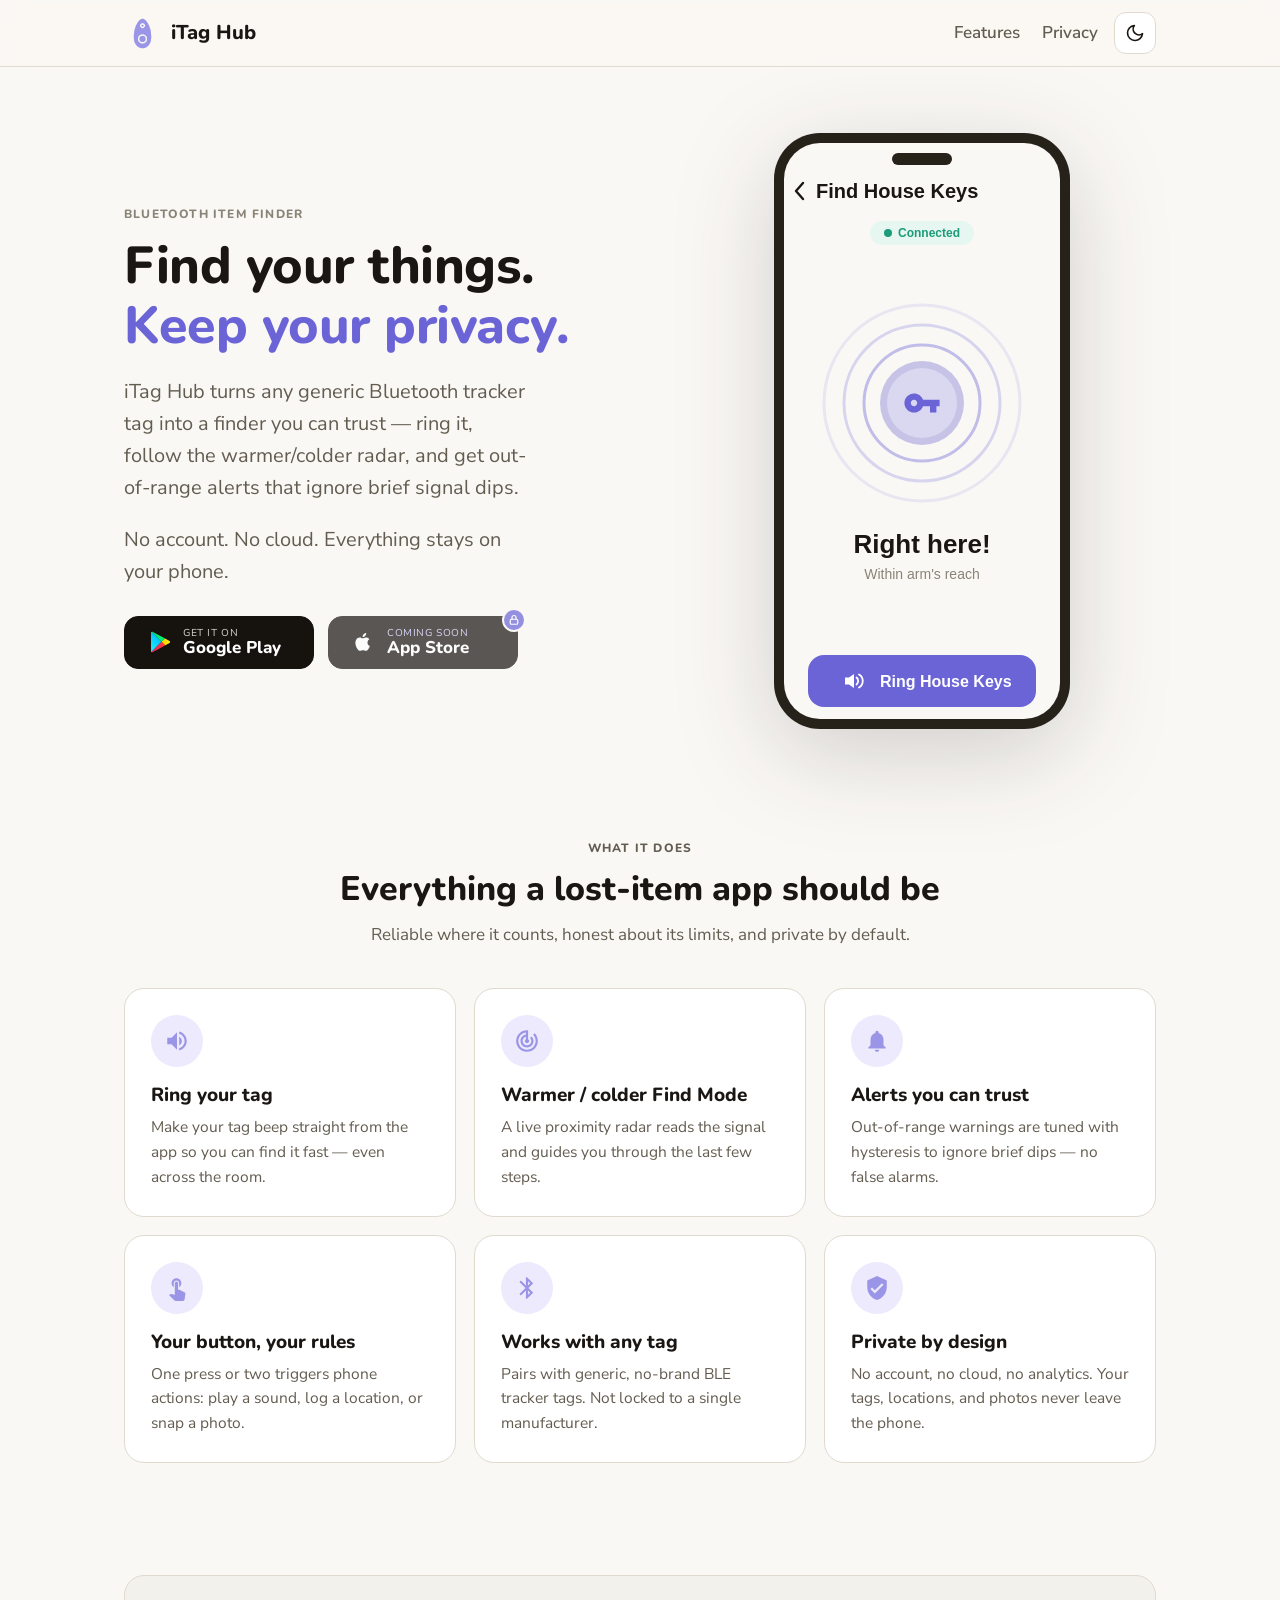
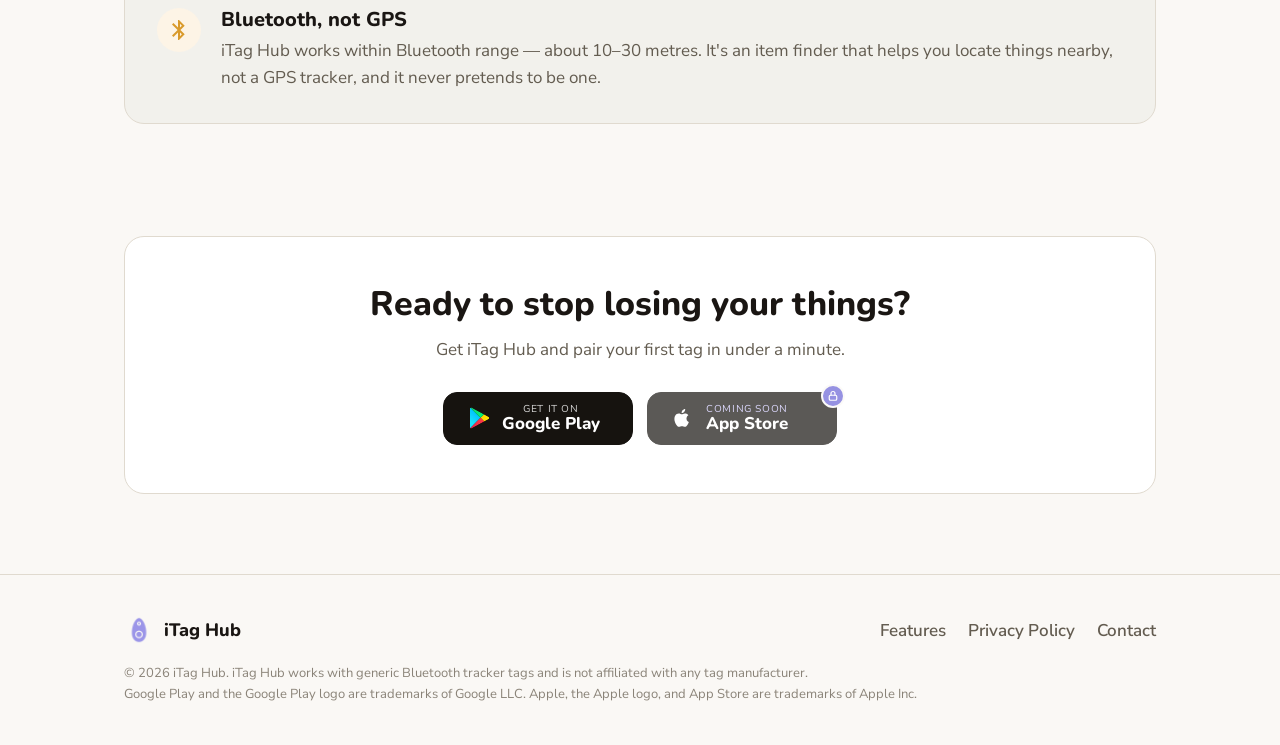
==== index.html @ fad58280 "Add files via upload" ====
<!DOCTYPE html>
<html lang="en">
<head>
  <meta charset="UTF-8" />
  <meta name="viewport" content="width=device-width, initial-scale=1.0" />
  <title>iTag Hub — Find your things. Keep your privacy.</title>
  <meta name="description" content="iTag Hub turns any generic Bluetooth tracker tag into a reliable finder — ring it, track warmer/colder, and get out-of-range alerts you can trust. No account. No cloud." />
  <link rel="icon" type="image/png" href="assets/logo.png" />
  <meta name="theme-color" content="#9B95E8" />

  <link rel="preconnect" href="https://fonts.googleapis.com" />
  <link rel="preconnect" href="https://fonts.gstatic.com" crossorigin />
  <link href="https://fonts.googleapis.com/css2?family=Nunito:wght@700;800&family=Nunito+Sans:wght@400;600;700&display=swap" rel="stylesheet" />
  <link rel="stylesheet" href="styles.css" />
  <script src="theme.js"></script>
</head>
<body>

  <!-- ============ NAV ============ -->
  <header class="nav">
    <div class="wrap nav-inner">
      <a class="brand" href="index.html">
        <img src="assets/logo.png" alt="" />
        iTag Hub
      </a>
      <div class="nav-spacer"></div>
      <nav class="nav-links">
        <a class="hide-sm" href="#features">Features</a>
        <a class="hide-sm" href="privacy.html">Privacy</a>
      </nav>
      <button id="themeToggle" class="theme-toggle" type="button" aria-label="Switch theme">
        <svg class="icon-moon" viewBox="0 0 24 24" fill="none" stroke="currentColor" stroke-width="2" stroke-linecap="round" stroke-linejoin="round"><path d="M21 12.8A9 9 0 1 1 11.2 3a7 7 0 0 0 9.8 9.8z"/></svg>
        <svg class="icon-sun" viewBox="0 0 24 24" fill="none" stroke="currentColor" stroke-width="2" stroke-linecap="round" stroke-linejoin="round"><circle cx="12" cy="12" r="4.2"/><path d="M12 2v2.5M12 19.5V22M4.2 4.2l1.8 1.8M18 18l1.8 1.8M2 12h2.5M19.5 12H22M4.2 19.8 6 18M18 6l1.8-1.8"/></svg>
      </button>
    </div>
  </header>

  <!-- ============ HERO ============ -->
  <section class="hero">
    <div class="wrap hero-grid">
      <div class="hero-copy">
        <p class="eyebrow">Bluetooth item finder</p>
        <h1>Find your things.<br /><span class="accent">Keep your privacy.</span></h1>
        <p class="lede">
          iTag Hub turns any generic Bluetooth tracker tag into a finder you can
          trust — ring it, follow the warmer/colder radar, and get out-of-range
          alerts that ignore brief signal dips.
        </p>
        <p class="lede">No account. No cloud. Everything stays on your phone.</p>

        <div class="stores">
          <a class="store-btn" href="https://play.google.com/store/apps/details?id=com.itaghub.app" target="_blank" rel="noopener">
            <img src="assets/ic-google-play.svg" alt="" />
            <span class="store-text"><small>Get it on</small><strong>Google Play</strong></span>
          </a>
          <span class="store-btn is-locked" role="button" aria-disabled="true" title="Coming soon to the App Store">
            <img src="assets/ic-apple.svg" alt="" />
            <span class="store-text"><small>Coming soon</small><strong>App Store</strong></span>
            <span class="lock-badge" aria-hidden="true">
              <svg viewBox="0 0 24 24" fill="none" stroke="currentColor" stroke-width="2.4" stroke-linecap="round" stroke-linejoin="round"><rect x="4.5" y="10.5" width="15" height="10" rx="2.5"/><path d="M8 10.5V7a4 4 0 0 1 8 0v3.5"/></svg>
            </span>
          </span>
        </div>
      </div>

      <div class="hero-art">
        <div class="app-preview">
          <img class="preview-light" src="assets/app-preview-light.svg" alt="iTag Hub Find screen showing a proximity radar and a Ring button" />
          <img class="preview-dark" src="assets/app-preview-dark.svg" alt="iTag Hub Find screen in dark mode showing a proximity radar and a Ring button" />
        </div>
      </div>
    </div>
  </section>

  <!-- ============ FEATURES ============ -->
  <section id="features">
    <div class="wrap">
      <div class="section-head">
        <p class="eyebrow">What it does</p>
        <h2>Everything a lost-item app should be</h2>
        <p>Reliable where it counts, honest about its limits, and private by default.</p>
      </div>

      <div class="features">
        <article class="card">
          <div class="ic-wrap"><img src="assets/ic-ring.svg" alt="" /></div>
          <h3>Ring your tag</h3>
          <p>Make your tag beep straight from the app so you can find it fast — even across the room.</p>
        </article>

        <article class="card">
          <div class="ic-wrap"><img src="assets/ic-radar.svg" alt="" /></div>
          <h3>Warmer / colder Find Mode</h3>
          <p>A live proximity radar reads the signal and guides you through the last few steps.</p>
        </article>

        <article class="card">
          <div class="ic-wrap"><img src="assets/ic-bell.svg" alt="" /></div>
          <h3>Alerts you can trust</h3>
          <p>Out-of-range warnings are tuned with hysteresis to ignore brief dips — no false alarms.</p>
        </article>

        <article class="card">
          <div class="ic-wrap"><img src="assets/ic-touch.svg" alt="" /></div>
          <h3>Your button, your rules</h3>
          <p>One press or two triggers phone actions: play a sound, log a location, or snap a photo.</p>
        </article>

        <article class="card">
          <div class="ic-wrap"><img src="assets/ic-bluetooth.svg" alt="" /></div>
          <h3>Works with any tag</h3>
          <p>Pairs with generic, no-brand BLE tracker tags. Not locked to a single manufacturer.</p>
        </article>

        <article class="card">
          <div class="ic-wrap"><img src="assets/ic-shield.svg" alt="" /></div>
          <h3>Private by design</h3>
          <p>No account, no cloud, no analytics. Your tags, locations, and photos never leave the phone.</p>
        </article>
      </div>
    </div>
  </section>

  <!-- ============ HONESTY CALLOUT ============ -->
  <section>
    <div class="wrap">
      <div class="callout">
        <span class="dot" aria-hidden="true">
          <svg viewBox="0 0 24 24" fill="#D99A2B"><path d="M17.71 7.71L12 2h-1v7.59L6.41 5 5 6.41 10.59 12 5 17.59 6.41 19 11 14.41V22h1l5.71-5.71-4.3-4.29 4.3-4.29zM13 5.83l1.88 1.88L13 9.59V5.83zm1.88 10.46L13 18.17v-3.76l1.88 1.88z"/></svg>
        </span>
        <div>
          <h3>Bluetooth, not GPS</h3>
          <p>
            iTag Hub works within Bluetooth range — about 10–30 metres. It's an
            item finder that helps you locate things nearby, not a GPS tracker,
            and it never pretends to be one.
          </p>
        </div>
      </div>
    </div>
  </section>

  <!-- ============ FINAL CTA ============ -->
  <section class="cta">
    <div class="wrap">
      <div class="cta-card">
        <h2>Ready to stop losing your things?</h2>
        <p>Get iTag Hub and pair your first tag in under a minute.</p>
        <div class="stores">
          <a class="store-btn" href="https://play.google.com/store/apps/details?id=com.itaghub.app" target="_blank" rel="noopener">
            <img src="assets/ic-google-play.svg" alt="" />
            <span class="store-text"><small>Get it on</small><strong>Google Play</strong></span>
          </a>
          <span class="store-btn is-locked" role="button" aria-disabled="true" title="Coming soon to the App Store">
            <img src="assets/ic-apple.svg" alt="" />
            <span class="store-text"><small>Coming soon</small><strong>App Store</strong></span>
            <span class="lock-badge" aria-hidden="true">
              <svg viewBox="0 0 24 24" fill="none" stroke="currentColor" stroke-width="2.4" stroke-linecap="round" stroke-linejoin="round"><rect x="4.5" y="10.5" width="15" height="10" rx="2.5"/><path d="M8 10.5V7a4 4 0 0 1 8 0v3.5"/></svg>
            </span>
          </span>
        </div>
      </div>
    </div>
  </section>

  <!-- ============ FOOTER ============ -->
  <footer class="footer">
    <div class="wrap">
      <div class="footer-inner">
        <a class="brand" href="index.html"><img src="assets/logo.png" alt="" /> iTag Hub</a>
        <nav class="footer-links">
          <a href="#features">Features</a>
          <a href="privacy.html">Privacy Policy</a>
          <a href="mailto:support@brosdolz.com">Contact</a>
        </nav>
      </div>
      <small>
        &copy; 2026 iTag Hub. iTag Hub works with generic Bluetooth tracker tags and is not affiliated with any tag manufacturer.<br />
        Google Play and the Google Play logo are trademarks of Google LLC. Apple, the Apple logo, and App Store are trademarks of Apple Inc.
      </small>
    </div>
  </footer>

</body>
</html>
---- styles.css ----
/* ============================================================
   iTag Hub — website design tokens.
   Ported 1:1 from the app's lib/ui/theme.dart (single source of truth).
   Light = "warm cream", Dark = "warm black". Default follows the OS
   via prefers-color-scheme; an explicit choice is stored on <html
   data-theme>. ============================================================ */

:root {
  /* Brand */
  --primary: #6B64D6;        /* light-mode primary (primaryDeep) */
  --primary-strong: #514AC0;
  --primary-soft-bg: #ECEAFC;
  --on-primary: #ffffff;

  /* Neutrals — warm cream (light) */
  --bg: #FAF8F5;
  --surface: #F2F1EC;
  --card: #FFFFFF;
  --ink: #1A1613;
  --subtle: #635C50;
  --muted: #8A8378;
  --border: #E0DACF;

  /* Semantic */
  --success: #1C9C78;   --success-bg: #E6F7F1;
  --alert:   #E8622E;   --alert-bg:   #FDECE4;
  --warning: #D99A2B;   --warning-bg: #FDF4E6;

  /* App-preview swap (light shown by default) */
  --preview-light: block;
  --preview-dark: none;

  /* Shape */
  --r-card: 20px;
  --r-btn: 16px;
  --shadow: none;

  --font-head: 'Nunito', 'Segoe UI', system-ui, sans-serif;
  --font-body: 'Nunito Sans', 'Segoe UI', system-ui, sans-serif;
}

/* Dark values, shared by (a) OS dark when no explicit choice and
   (b) an explicit data-theme="dark". */
@media (prefers-color-scheme: dark) {
  :root:not([data-theme]) {
    --primary: #9B95E8;      /* dark-mode primary */
    --primary-strong: #C9C3F5;
    --primary-soft-bg: #2A2540;
    --bg: #161310;
    --surface: #1F1B17;
    --card: #262119;
    --ink: #E9E7E1;
    --subtle: #C3BBAD;
    --muted: #A39A8C;
    --border: #3A342C;
    --preview-light: none;
    --preview-dark: block;
  }
}

:root[data-theme="dark"] {
  --primary: #9B95E8;
  --primary-strong: #C9C3F5;
  --primary-soft-bg: #2A2540;
  --bg: #161310;
  --surface: #1F1B17;
  --card: #262119;
  --ink: #E9E7E1;
  --subtle: #C3BBAD;
  --muted: #A39A8C;
  --border: #3A342C;
  --preview-light: none;
  --preview-dark: block;
}

/* ---------- base ---------- */
* { box-sizing: border-box; }
html { -webkit-text-size-adjust: 100%; scroll-behavior: smooth; }
body {
  margin: 0;
  font-family: var(--font-body);
  font-size: 17px;
  line-height: 1.6;
  color: var(--ink);
  background: var(--bg);
  -webkit-font-smoothing: antialiased;
  transition: background-color .2s ease, color .2s ease;
}
h1, h2, h3, h4 { font-family: var(--font-head); font-weight: 800; line-height: 1.15; margin: 0; }
a { color: var(--primary); text-decoration: none; }
a:hover { text-decoration: underline; }
img { max-width: 100%; }

.wrap { width: 100%; max-width: 1080px; margin: 0 auto; padding: 0 24px; }
.eyebrow {
  font-family: var(--font-head);
  font-weight: 800;
  font-size: 12px;
  letter-spacing: 1.2px;
  text-transform: uppercase;
  color: var(--muted);
  margin-bottom: 12px;
}

/* ---------- nav ---------- */
.nav {
  position: sticky; top: 0; z-index: 50;
  background: color-mix(in srgb, var(--bg) 82%, transparent);
  backdrop-filter: saturate(140%) blur(10px);
  border-bottom: 1px solid var(--border);
}
.nav-inner { display: flex; align-items: center; gap: 16px; height: 66px; }
.brand { display: flex; align-items: center; gap: 10px; font-family: var(--font-head); font-weight: 800; font-size: 20px; color: var(--ink); }
.brand:hover { text-decoration: none; }
.brand img { width: 30px; height: 30px; }
.nav .brand img { width: 37px; height: 37px; }
.nav-spacer { flex: 1; }
.nav-links { display: flex; align-items: center; gap: 22px; }
.nav-links a { color: var(--subtle); font-weight: 600; }
.nav-links a:hover { color: var(--primary); text-decoration: none; }

.theme-toggle {
  display: inline-grid; place-items: center;
  width: 42px; height: 42px;
  border-radius: 12px;
  border: 1px solid var(--border);
  background: var(--card);
  color: var(--ink);
  cursor: pointer;
  transition: border-color .15s ease, transform .15s ease;
}
.theme-toggle:hover { border-color: var(--primary); transform: translateY(-1px); }
.theme-toggle svg { width: 20px; height: 20px; }
.icon-sun { display: none; }
.icon-moon { display: block; }
:root[data-theme="dark"] .icon-sun { display: block; }
:root[data-theme="dark"] .icon-moon { display: none; }
@media (prefers-color-scheme: dark) {
  :root:not([data-theme]) .icon-sun { display: block; }
  :root:not([data-theme]) .icon-moon { display: none; }
}

/* ---------- hero ---------- */
.hero { padding: 64px 0 40px; }
.hero-grid { display: grid; grid-template-columns: 1.05fr 0.95fr; gap: 48px; align-items: center; }
.hero h1 { font-size: clamp(34px, 5vw, 52px); letter-spacing: -0.5px; }
.hero h1 .accent { color: var(--primary); }
.hero p.lede { font-size: clamp(17px, 2.2vw, 20px); color: var(--subtle); margin: 20px 0 8px; max-width: 34ch; }

.hero-art { display: flex; justify-content: center; }
.app-preview { width: min(300px, 78vw); filter: drop-shadow(0 24px 48px rgba(26,22,19,0.18)); }
.app-preview .preview-light { display: var(--preview-light); }
.app-preview .preview-dark { display: var(--preview-dark); }

/* ---------- store buttons ---------- */
.stores { display: flex; flex-wrap: wrap; gap: 14px; margin-top: 28px; }
.store-btn {
  position: relative;
  display: inline-flex; align-items: center; gap: 12px;
  min-width: 190px;
  padding: 11px 20px;
  border-radius: 14px;
  background: #16130F;   /* fixed dark pill in BOTH themes (like the official badges) */
  color: #fff;
  border: 1px solid #16130F;
  transition: transform .15s ease, box-shadow .15s ease;
}
.store-btn:hover { text-decoration: none; }
a.store-btn:hover { transform: translateY(-2px); box-shadow: 0 10px 22px rgba(26,22,19,0.22); }
.store-btn img { width: 26px; height: 26px; }
.store-text { display: flex; flex-direction: column; line-height: 1.1; }
.store-text small { font-family: var(--font-body); font-size: 10px; letter-spacing: .6px; text-transform: uppercase; opacity: .8; }
.store-text strong { font-family: var(--font-head); font-weight: 800; font-size: 17px; }
/* Lift the dark pill off the near-black page background in dark mode. */
@media (prefers-color-scheme: dark) {
  :root:not([data-theme]) .store-btn { border-color: #4A443B; }
}
:root[data-theme="dark"] .store-btn { border-color: #4A443B; }

.store-btn.is-locked { opacity: .7; cursor: not-allowed; }
.store-btn.is-locked .store-text small { color: #C9C3F5; opacity: 1; }
.lock-badge {
  position: absolute; top: -9px; right: -9px;
  width: 24px; height: 24px; border-radius: 999px;
  background: var(--primary); color: #fff;
  display: grid; place-items: center;
  border: 2px solid var(--bg);
}
.lock-badge svg { width: 12px; height: 12px; }

/* ---------- sections ---------- */
section { padding: 56px 0; }
.section-head { text-align: center; max-width: 640px; margin: 0 auto 40px; }
.section-head h2 { font-size: clamp(26px, 3.4vw, 34px); }
.section-head p { color: var(--subtle); margin-top: 12px; }

/* ---------- feature cards ---------- */
.features { display: grid; grid-template-columns: repeat(3, 1fr); gap: 18px; }
.card {
  background: var(--card);
  border: 1px solid var(--border);
  border-radius: var(--r-card);
  padding: 26px;
  transition: transform .15s ease, border-color .15s ease;
}
.card:hover { transform: translateY(-3px); border-color: color-mix(in srgb, var(--primary) 45%, var(--border)); }
.ic-wrap {
  width: 52px; height: 52px; border-radius: 999px;
  background: var(--primary-soft-bg);
  display: grid; place-items: center; margin-bottom: 18px;
}
.ic-wrap img { width: 26px; height: 26px; }
.card h3 { font-size: 19px; margin-bottom: 8px; }
.card p { margin: 0; color: var(--subtle); font-size: 15.5px; }

/* ---------- honesty callout ---------- */
.callout {
  background: var(--surface);
  border: 1px solid var(--border);
  border-radius: var(--r-card);
  padding: 32px;
  display: flex; gap: 20px; align-items: flex-start;
}
.callout .dot { flex: none; width: 44px; height: 44px; border-radius: 999px; background: var(--warning-bg); display: grid; place-items: center; }
.callout .dot svg { width: 24px; height: 24px; }
.callout h3 { font-size: 20px; margin-bottom: 6px; }
.callout p { margin: 0; color: var(--subtle); }

/* ---------- final cta ---------- */
.cta { text-align: center; }
.cta-card {
  background: var(--card);
  border: 1px solid var(--border);
  border-radius: var(--r-card);
  padding: 48px 28px;
}
.cta-card h2 { font-size: clamp(26px, 3.4vw, 34px); }
.cta-card p { color: var(--subtle); margin: 12px auto 26px; max-width: 42ch; }
.cta-card .stores { justify-content: center; }

/* ---------- footer ---------- */
.footer { border-top: 1px solid var(--border); padding: 40px 0; margin-top: 24px; }
.footer-inner { display: flex; flex-wrap: wrap; gap: 20px 40px; align-items: center; justify-content: space-between; }
.footer .brand { font-size: 18px; }
.footer-links { display: flex; flex-wrap: wrap; gap: 22px; }
.footer-links a { color: var(--subtle); font-weight: 600; }
.footer small { display: block; color: var(--muted); font-size: 13px; margin-top: 18px; line-height: 1.6; }

/* ---------- legal / privacy page ---------- */
.legal { max-width: 760px; margin: 0 auto; padding: 56px 0; }
.legal h1 { font-size: clamp(30px, 4vw, 40px); }
.legal .updated { color: var(--muted); margin-top: 8px; font-size: 14px; }
.legal h2 { font-size: 22px; margin: 40px 0 10px; }
.legal h3 { font-size: 17px; margin: 24px 0 6px; }
.legal p, .legal li { color: var(--subtle); }
.legal ul { padding-left: 22px; }
.legal li { margin: 6px 0; }
.legal .lead {
  background: var(--surface);
  border: 1px solid var(--border);
  border-radius: var(--r-card);
  padding: 22px 24px;
  color: var(--ink);
  margin-top: 24px;
}
.legal a { font-weight: 600; }

/* ---------- responsive ---------- */
@media (max-width: 860px) {
  .hero { padding: 40px 0 24px; }
  .hero-grid { grid-template-columns: 1fr; gap: 32px; text-align: center; }
  .hero p.lede { margin-left: auto; margin-right: auto; }
  .hero-art { order: -1; }
  .stores { justify-content: center; }
  .features { grid-template-columns: 1fr; }
  .nav-links .hide-sm { display: none; }
}
@media (max-width: 560px) {
  body { font-size: 16px; }
  .callout { flex-direction: column; }
  .footer-inner { flex-direction: column; align-items: flex-start; }
}
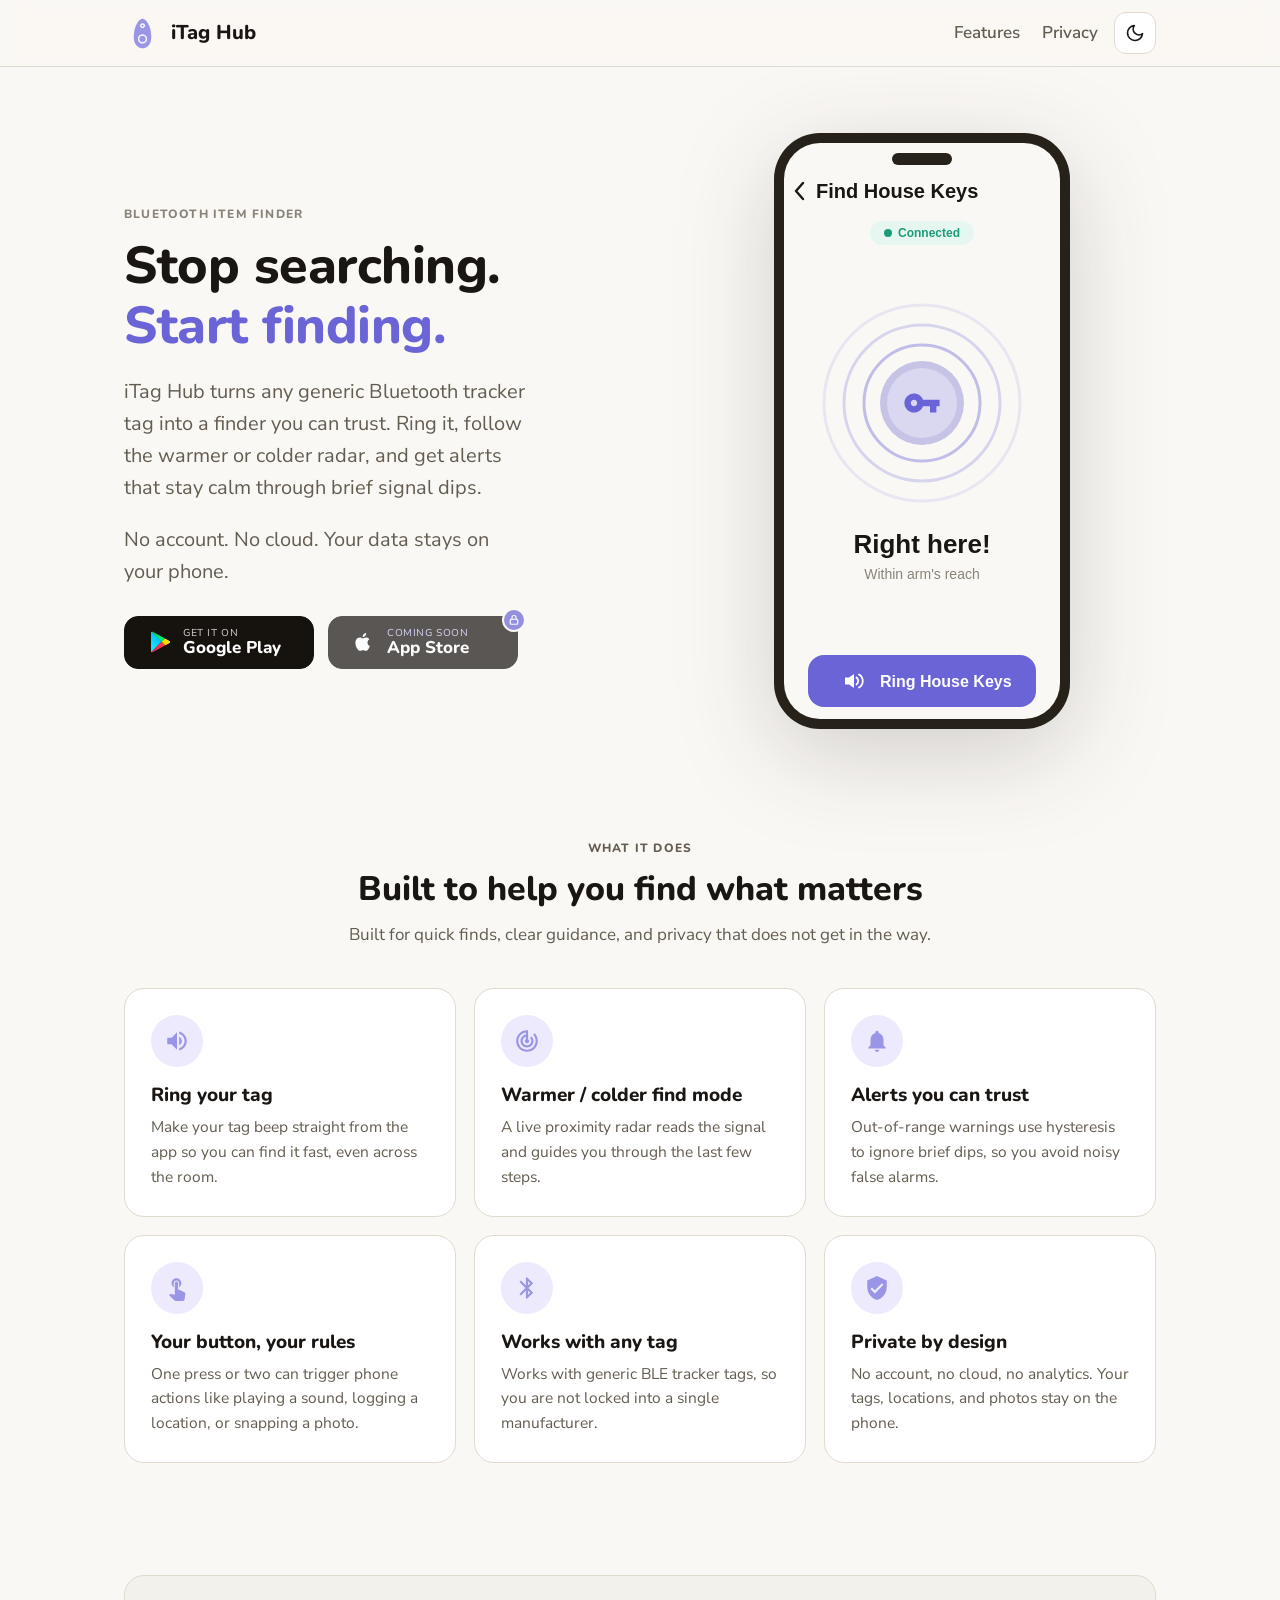
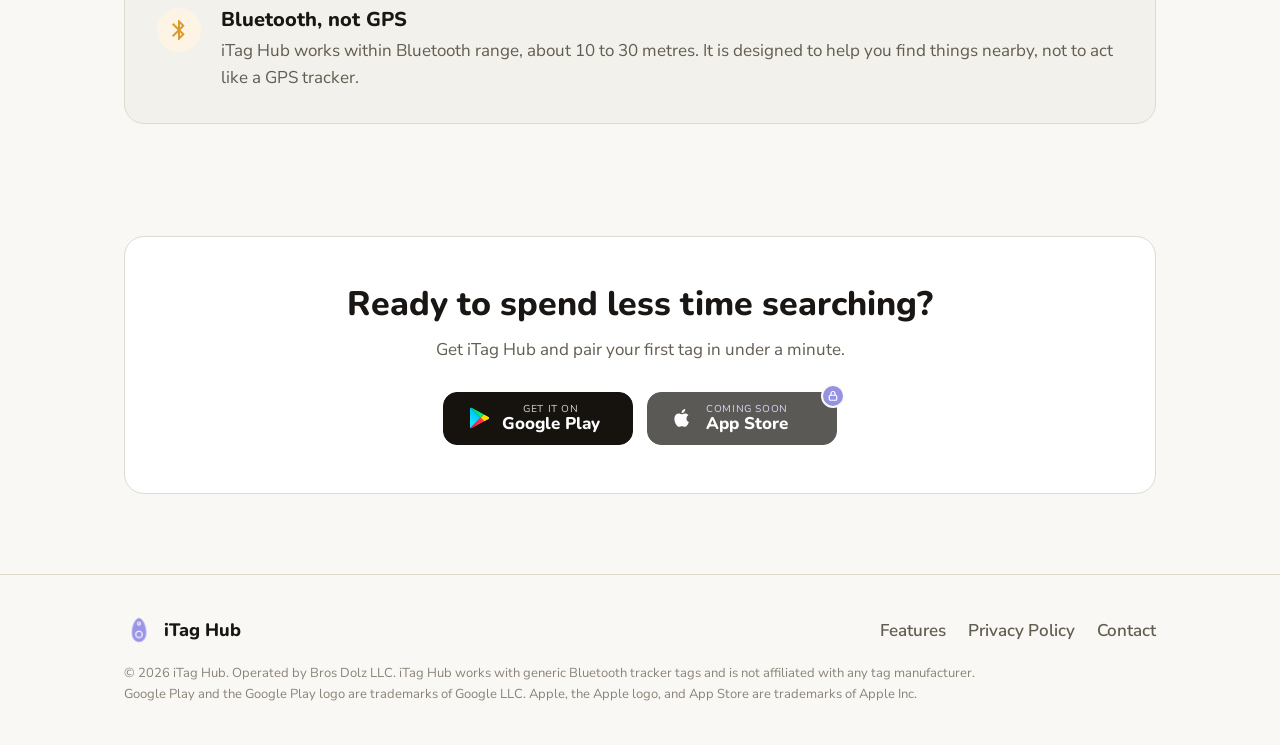
==== commit 43de5336: "Definied slogan." ====
--- a/index.html
+++ b/index.html
@@ -3,8 +3,8 @@
 <head>
   <meta charset="UTF-8" />
   <meta name="viewport" content="width=device-width, initial-scale=1.0" />
-  <title>iTag Hub — Find your things. Keep your privacy.</title>
-  <meta name="description" content="iTag Hub turns any generic Bluetooth tracker tag into a reliable finder — ring it, track warmer/colder, and get out-of-range alerts you can trust. No account. No cloud." />
+  <title>iTag Hub | Stop searching. Start finding.</title>
+  <meta name="description" content="iTag Hub turns any generic Bluetooth tracker tag into a dependable finder. Ring it, use warmer or colder guidance, and get alerts you can trust. No account. No cloud." />
   <link rel="icon" type="image/png" href="assets/logo.png" />
   <meta name="theme-color" content="#9B95E8" />
 
@@ -40,13 +40,13 @@
     <div class="wrap hero-grid">
       <div class="hero-copy">
         <p class="eyebrow">Bluetooth item finder</p>
-        <h1>Find your things.<br /><span class="accent">Keep your privacy.</span></h1>
+        <h1>Stop searching.<br /><span class="accent">Start finding.</span></h1>
         <p class="lede">
           iTag Hub turns any generic Bluetooth tracker tag into a finder you can
-          trust — ring it, follow the warmer/colder radar, and get out-of-range
-          alerts that ignore brief signal dips.
+          trust. Ring it, follow the warmer or colder radar, and get alerts
+          that stay calm through brief signal dips.
         </p>
-        <p class="lede">No account. No cloud. Everything stays on your phone.</p>
+        <p class="lede">No account. No cloud. Your data stays on your phone.</p>
 
         <div class="stores">
           <a class="store-btn" href="https://play.google.com/store/apps/details?id=com.itaghub.app" target="_blank" rel="noopener">
@@ -77,45 +77,45 @@
     <div class="wrap">
       <div class="section-head">
         <p class="eyebrow">What it does</p>
-        <h2>Everything a lost-item app should be</h2>
-        <p>Reliable where it counts, honest about its limits, and private by default.</p>
+        <h2>Built to help you find what matters</h2>
+        <p>Built for quick finds, clear guidance, and privacy that does not get in the way.</p>
       </div>
 
       <div class="features">
         <article class="card">
           <div class="ic-wrap"><img src="assets/ic-ring.svg" alt="" /></div>
           <h3>Ring your tag</h3>
-          <p>Make your tag beep straight from the app so you can find it fast — even across the room.</p>
+          <p>Make your tag beep straight from the app so you can find it fast, even across the room.</p>
         </article>
 
         <article class="card">
           <div class="ic-wrap"><img src="assets/ic-radar.svg" alt="" /></div>
-          <h3>Warmer / colder Find Mode</h3>
+          <h3>Warmer / colder find mode</h3>
           <p>A live proximity radar reads the signal and guides you through the last few steps.</p>
         </article>
 
         <article class="card">
           <div class="ic-wrap"><img src="assets/ic-bell.svg" alt="" /></div>
           <h3>Alerts you can trust</h3>
-          <p>Out-of-range warnings are tuned with hysteresis to ignore brief dips — no false alarms.</p>
+          <p>Out-of-range warnings use hysteresis to ignore brief dips, so you avoid noisy false alarms.</p>
         </article>
 
         <article class="card">
           <div class="ic-wrap"><img src="assets/ic-touch.svg" alt="" /></div>
           <h3>Your button, your rules</h3>
-          <p>One press or two triggers phone actions: play a sound, log a location, or snap a photo.</p>
+          <p>One press or two can trigger phone actions like playing a sound, logging a location, or snapping a photo.</p>
         </article>
 
         <article class="card">
           <div class="ic-wrap"><img src="assets/ic-bluetooth.svg" alt="" /></div>
           <h3>Works with any tag</h3>
-          <p>Pairs with generic, no-brand BLE tracker tags. Not locked to a single manufacturer.</p>
+          <p>Works with generic BLE tracker tags, so you are not locked into a single manufacturer.</p>
         </article>
 
         <article class="card">
           <div class="ic-wrap"><img src="assets/ic-shield.svg" alt="" /></div>
           <h3>Private by design</h3>
-          <p>No account, no cloud, no analytics. Your tags, locations, and photos never leave the phone.</p>
+          <p>No account, no cloud, no analytics. Your tags, locations, and photos stay on the phone.</p>
         </article>
       </div>
     </div>
@@ -131,9 +131,9 @@
         <div>
           <h3>Bluetooth, not GPS</h3>
           <p>
-            iTag Hub works within Bluetooth range — about 10–30 metres. It's an
-            item finder that helps you locate things nearby, not a GPS tracker,
-            and it never pretends to be one.
+            iTag Hub works within Bluetooth range, about 10 to 30 metres. It is
+            designed to help you find things nearby, not to act like a GPS
+            tracker.
           </p>
         </div>
       </div>
@@ -144,7 +144,7 @@
   <section class="cta">
     <div class="wrap">
       <div class="cta-card">
-        <h2>Ready to stop losing your things?</h2>
+        <h2>Ready to spend less time searching?</h2>
         <p>Get iTag Hub and pair your first tag in under a minute.</p>
         <div class="stores">
           <a class="store-btn" href="https://play.google.com/store/apps/details?id=com.itaghub.app" target="_blank" rel="noopener">
@@ -175,7 +175,7 @@
         </nav>
       </div>
       <small>
-        &copy; 2026 iTag Hub. iTag Hub works with generic Bluetooth tracker tags and is not affiliated with any tag manufacturer.<br />
+        &copy; 2026 iTag Hub. Operated by Bros Dolz LLC. iTag Hub works with generic Bluetooth tracker tags and is not affiliated with any tag manufacturer.<br />
         Google Play and the Google Play logo are trademarks of Google LLC. Apple, the Apple logo, and App Store are trademarks of Apple Inc.
       </small>
     </div>
